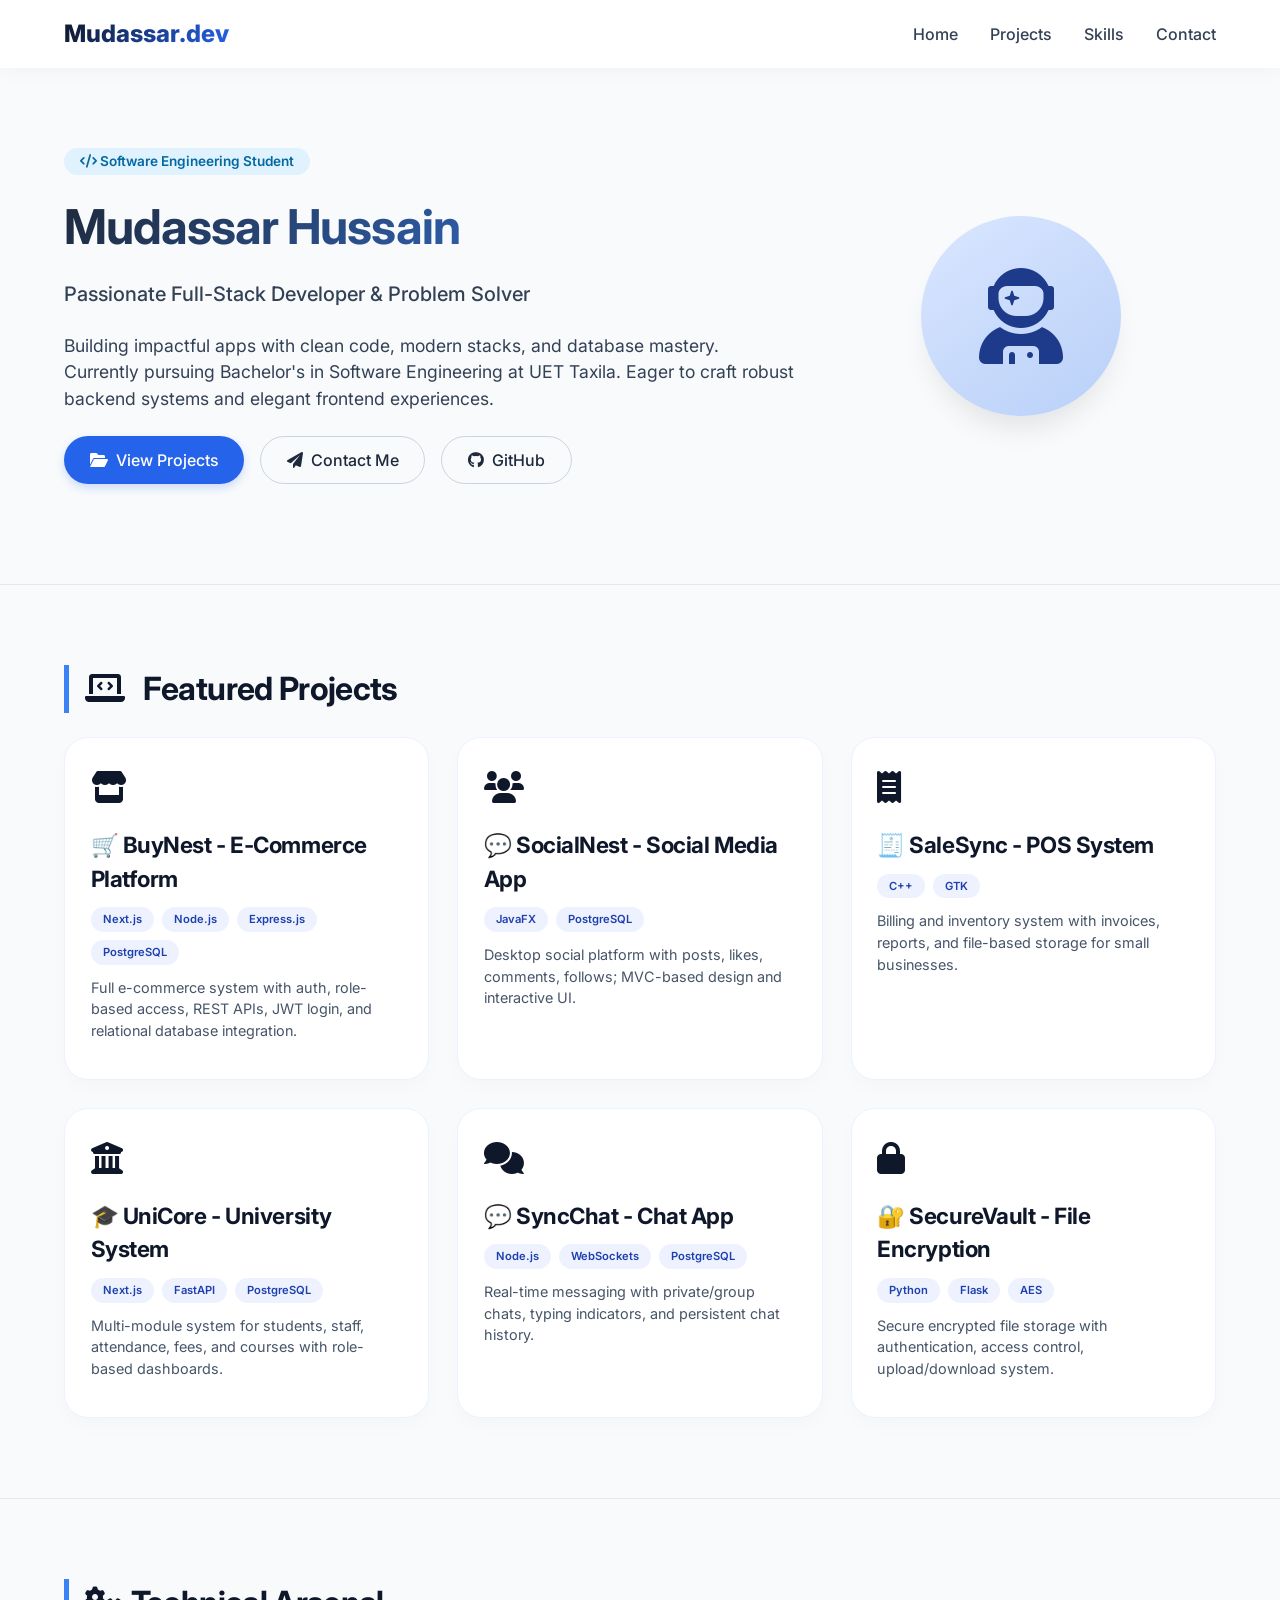
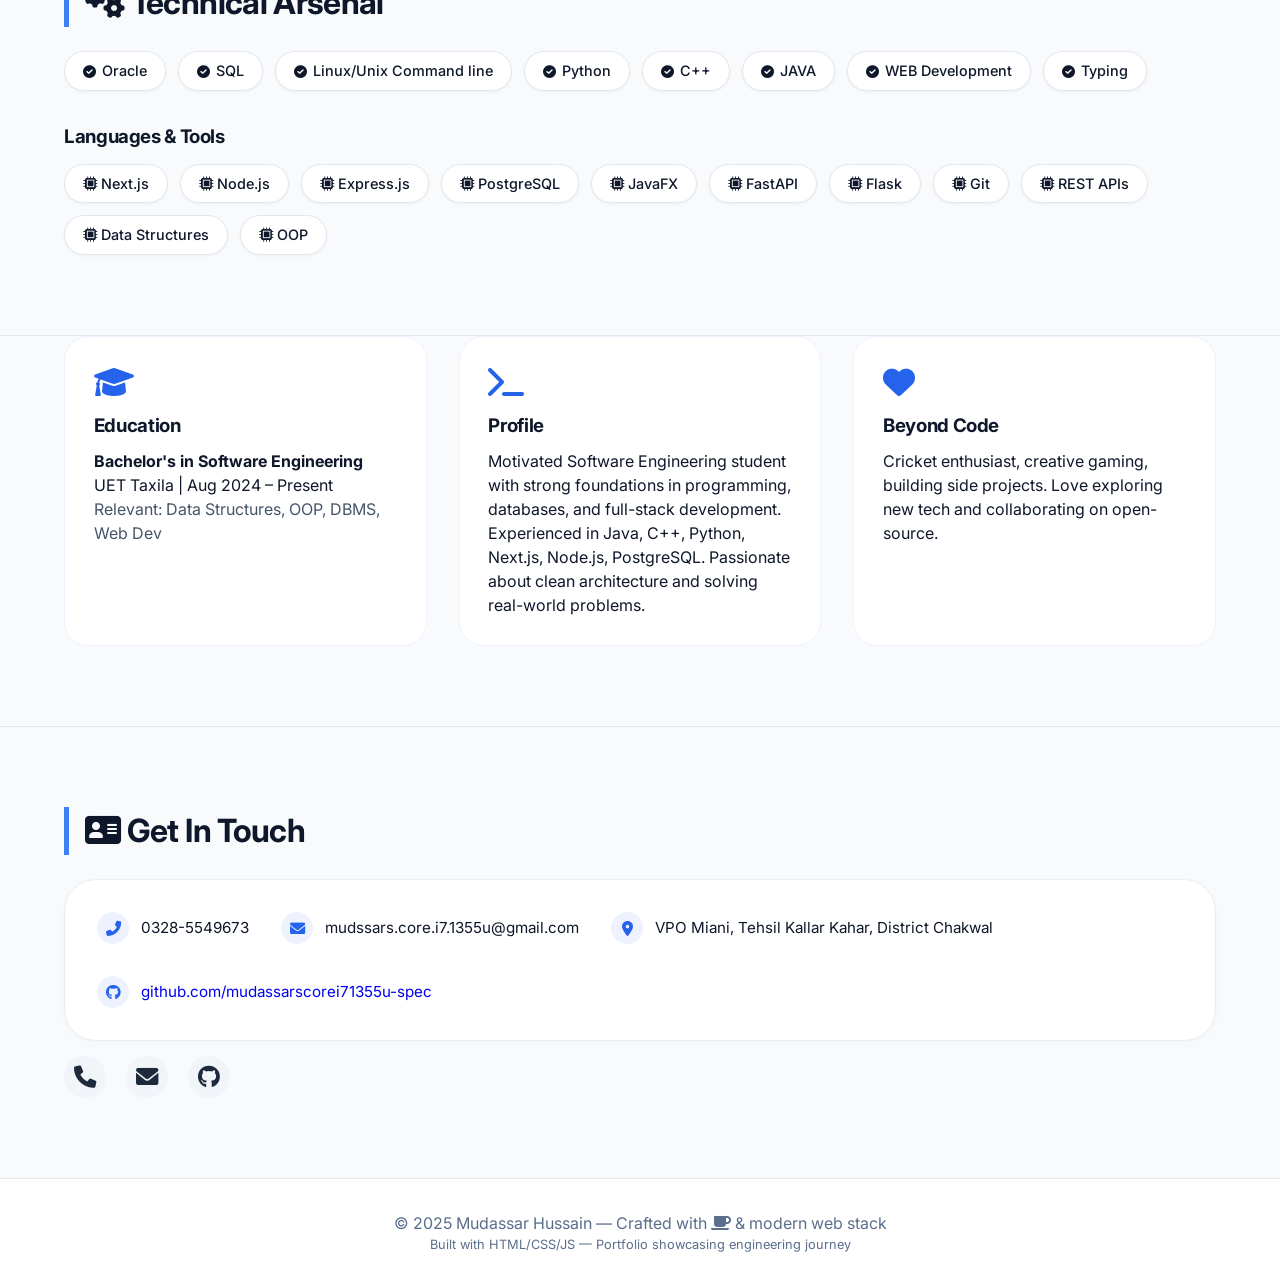
==== index.html @ 94711440 "Rename index.html correctly" ====
<!DOCTYPE html>
<html lang="en">
<head>
  <meta charset="UTF-8">
  <meta name="viewport" content="width=device-width, initial-scale=1.0, user-scalable=yes">
  <title>Mudassar Hussain | Software Engineer Portfolio</title>
  <link rel="preconnect" href="https://fonts.googleapis.com">
  <link rel="preconnect" href="https://fonts.gstatic.com" crossorigin>
  <link href="https://fonts.googleapis.com/css2?family=Inter:opsz,wght@14..32,300;14..32,400;14..32,500;14..32,600;14..32,700&display=swap" rel="stylesheet">
  <link rel="stylesheet" href="https://cdnjs.cloudflare.com/ajax/libs/font-awesome/6.0.0-beta3/css/all.min.css">
  <link rel="stylesheet" href="style.css">
</head>
<body>
  <header>
    <div class="container">
      <div class="nav">
        <div class="logo">Mudassar.dev</div>
        <ul class="nav-links">
          <li><a href="#home">Home</a></li>
          <li><a href="#projects">Projects</a></li>
          <li><a href="#skills">Skills</a></li>
          <li><a href="#contact">Contact</a></li>
        </ul>
      </div>
    </div>
  </header>

  <main>
    <!-- Hero Section / Home -->
    <section id="home" class="section" style="padding-top: 40px;">
      <div class="container">
        <div class="hero">
          <div class="hero-content">
            <div class="hero-badge"><i class="fas fa-code"></i> Software Engineering Student</div>
            <h1>Mudassar Hussain</h1>
            <p style="font-size: 1.25rem; font-weight: 500;">Passionate Full-Stack Developer & Problem Solver</p>
            <p>Building impactful apps with clean code, modern stacks, and database mastery. Currently pursuing Bachelor's in Software Engineering at UET Taxila. Eager to craft robust backend systems and elegant frontend experiences.</p>
            <div class="btn-group">
              <a href="#projects" class="btn btn-primary"><i class="fas fa-folder-open"></i> View Projects</a>
              <a href="#contact" class="btn btn-outline"><i class="fas fa-paper-plane"></i> Contact Me</a>
              <a href="https://github.com/mudassarscorei71355u-spec" target="_blank" class="btn btn-outline"><i class="fab fa-github"></i> GitHub</a>
            </div>
          </div>
          <div class="hero-avatar">
            <div class="avatar-circle">
              <i class="fas fa-user-astronaut"></i>
            </div>
          </div>
        </div>
      </div>
    </section>

    <!-- Projects Section -->
    <section id="projects" class="section">
      <div class="container">
        <h2><i class="fas fa-laptop-code" style="margin-right: 12px;"></i> Featured Projects</h2>
        <div class="projects-grid" id="projectsContainer"></div>
      </div>
    </section>

    <!-- Skills Section -->
    <section id="skills" class="section">
      <div class="container">
        <h2><i class="fas fa-cogs"></i> Technical Arsenal</h2>
        <div class="skills-grid" id="skillsList"></div>
        <div style="margin-top: 2rem;">
          <h3 style="margin-bottom: 0.8rem;">Languages & Tools</h3>
          <div class="skills-grid" id="extraTools"></div>
        </div>
      </div>
    </section>

    <!-- Profile & Education Brief -->
    <section class="section" style="padding-top: 0;">
      <div class="container">
        <div style="display: flex; flex-wrap: wrap; gap: 2rem; justify-content: space-between;">
          <div style="flex:1; background: white; border-radius: 24px; padding: 1.8rem; border:1px solid #eef2ff;">
            <i class="fas fa-graduation-cap" style="font-size: 2rem; color:#2563eb;"></i>
            <h3 style="margin: 0.8rem 0 0.5rem;">Education</h3>
            <p><strong>Bachelor's in Software Engineering</strong><br>UET Taxila | Aug 2024 – Present <br><span style="color:#475569;">Relevant: Data Structures, OOP, DBMS, Web Dev</span></p>
          </div>
          <div style="flex:1; background: white; border-radius: 24px; padding: 1.8rem; border:1px solid #eef2ff;">
            <i class="fas fa-terminal" style="font-size: 2rem; color:#2563eb;"></i>
            <h3 style="margin: 0.8rem 0 0.5rem;">Profile</h3>
            <p>Motivated Software Engineering student with strong foundations in programming, databases, and full-stack development. Experienced in Java, C++, Python, Next.js, Node.js, PostgreSQL. Passionate about clean architecture and solving real-world problems.</p>
          </div>
          <div style="flex:1; background: white; border-radius: 24px; padding: 1.8rem; border:1px solid #eef2ff;">
            <i class="fas fa-heart" style="font-size: 2rem; color:#2563eb;"></i>
            <h3 style="margin: 0.8rem 0 0.5rem;">Beyond Code</h3>
            <p>Cricket enthusiast, creative gaming, building side projects. Love exploring new tech and collaborating on open-source.</p>
          </div>
        </div>
      </div>
    </section>

    <!-- Contact Section -->
    <section id="contact" class="section">
      <div class="container">
        <h2><i class="fas fa-address-card"></i> Get In Touch</h2>
        <div class="contact-info">
          <div class="contact-item"><i class="fas fa-phone-alt"></i> <span>0328-5549673</span></div>
          <div class="contact-item"><i class="fas fa-envelope"></i> <span>mudssars.core.i7.1355u@gmail.com</span></div>
          <div class="contact-item"><i class="fas fa-map-marker-alt"></i> <span>VPO Miani, Tehsil Kallar Kahar, District Chakwal</span></div>
          <div class="contact-item"><i class="fab fa-github"></i> <span><a href="https://github.com/mudassarscorei71355u-spec" target="_blank" style="text-decoration: none;">github.com/mudassarscorei71355u-spec</a></span></div>
        </div>
        <div class="social-links">
          <a href="#" id="copyPhoneBtn" aria-label="Phone"><i class="fas fa-phone"></i></a>
          <a href="#" id="mailLink" aria-label="Email"><i class="fas fa-envelope"></i></a>
          <a href="https://github.com/mudassarscorei71355u-spec" target="_blank" aria-label="GitHub"><i class="fab fa-github"></i></a>
        </div>
      </div>
    </section>
  </main>
  <footer>
    <p>© 2025 Mudassar Hussain — Crafted with <i class="fas fa-coffee"></i> & modern web stack</p>
    <p style="font-size: 0.8rem;">Built with HTML/CSS/JS — Portfolio showcasing engineering journey</p>
  </footer>

  <script src="script.js"></script>
</body>
</html>
---- style.css ----
/* CSS Reset & Base Styles */
* {
  margin: 0;
  padding: 0;
  box-sizing: border-box;
}

body {
  font-family: 'Inter', sans-serif;
  background-color: #f8fafc;
  color: #0f172a;
  line-height: 1.5;
  scroll-behavior: smooth;
}

.container {
  max-width: 1200px;
  margin: 0 auto;
  padding: 0 24px;
}

/* Typography */
h1, h2, h3 {
  font-weight: 700;
  letter-spacing: -0.02em;
}

h1 {
  font-size: 3rem;
  background: linear-gradient(135deg, #1e293b, #3b82f6);
  -webkit-background-clip: text;
  background-clip: text;
  color: transparent;
  margin-bottom: 0.5rem;
}

h2 {
  font-size: 2rem;
  margin-bottom: 1.5rem;
  border-left: 5px solid #3b82f6;
  padding-left: 1rem;
}

.section {
  padding: 80px 0;
  border-bottom: 1px solid #e2e8f0;
}

.section:last-child {
  border-bottom: none;
}

/* Header / Nav */
header {
  background: white;
  box-shadow: 0 4px 20px rgba(0,0,0,0.03);
  position: sticky;
  top: 0;
  z-index: 100;
  backdrop-filter: blur(2px);
  background: rgba(255,255,255,0.95);
}

.nav {
  display: flex;
  justify-content: space-between;
  align-items: center;
  padding: 1rem 0;
  flex-wrap: wrap;
}

.logo {
  font-weight: 800;
  font-size: 1.5rem;
  background: linear-gradient(120deg, #0f172a, #2563eb);
  -webkit-background-clip: text;
  background-clip: text;
  color: transparent;
}

.nav-links {
  display: flex;
  gap: 2rem;
  list-style: none;
}

.nav-links a {
  text-decoration: none;
  font-weight: 500;
  color: #334155;
  transition: 0.3s;
}

.nav-links a:hover {
  color: #2563eb;
}

/* Hero Section */
.hero {
  display: flex;
  flex-wrap: wrap;
  align-items: center;
  justify-content: space-between;
  gap: 2rem;
  padding: 40px 0 20px;
}

.hero-content {
  flex: 1.5;
}

.hero-badge {
  background: #e0f2fe;
  color: #0369a1;
  display: inline-block;
  padding: 0.2rem 1rem;
  border-radius: 30px;
  font-size: 0.85rem;
  font-weight: 600;
  margin-bottom: 1rem;
}

.hero-content p {
  font-size: 1.1rem;
  color: #334155;
  margin: 1rem 0 1.5rem;
}

.btn-group {
  display: flex;
  gap: 1rem;
  flex-wrap: wrap;
}

.btn {
  display: inline-flex;
  align-items: center;
  gap: 0.5rem;
  background: #1e293b;
  color: white;
  padding: 0.7rem 1.6rem;
  border-radius: 40px;
  text-decoration: none;
  font-weight: 500;
  transition: all 0.2s;
}

.btn-primary {
  background: #2563eb;
  box-shadow: 0 4px 8px rgba(37,99,235,0.2);
}

.btn-primary:hover {
  background: #1d4ed8;
  transform: translateY(-2px);
}

.btn-outline {
  background: transparent;
  border: 1.5px solid #cbd5e1;
  color: #1e293b;
}

.btn-outline:hover {
  border-color: #2563eb;
  background: #f1f5f9;
}

.hero-avatar {
  flex: 0.8;
  text-align: center;
}

.avatar-circle {
  width: 200px;
  height: 200px;
  background: linear-gradient(145deg, #d9e6ff, #b9d0f8);
  border-radius: 50%;
  display: flex;
  align-items: center;
  justify-content: center;
  margin: 0 auto;
  box-shadow: 0 20px 30px -10px rgba(0,0,0,0.1);
}

.avatar-circle i {
  font-size: 6rem;
  color: #1e3a8a;
}

/* skills grid */
.skills-grid {
  display: flex;
  flex-wrap: wrap;
  gap: 12px;
  margin-top: 0.8rem;
}

.skill-tag {
  background: white;
  padding: 8px 18px;
  border-radius: 40px;
  font-weight: 500;
  font-size: 0.9rem;
  box-shadow: 0 1px 3px rgba(0,0,0,0.05);
  border: 1px solid #e2e8f0;
  transition: 0.2s;
}

.skill-tag:hover {
  border-color: #3b82f6;
  transform: scale(1.02);
}

/* Projects Cards */
.projects-grid {
  display: grid;
  grid-template-columns: repeat(auto-fill, minmax(330px, 1fr));
  gap: 28px;
  margin-top: 20px;
}

.project-card {
  background: white;
  border-radius: 24px;
  padding: 1.6rem;
  transition: all 0.25s ease;
  box-shadow: 0 8px 20px rgba(0,0,0,0.02);
  border: 1px solid #eef2ff;
}

.project-card:hover {
  transform: translateY(-6px);
  box-shadow: 0 20px 30px -12px rgba(0,0,0,0.1);
  border-color: #cbdffc;
}

.project-icon {
  font-size: 2rem;
  margin-bottom: 1rem;
}

.project-card h3 {
  font-size: 1.4rem;
  margin-bottom: 0.5rem;
}

.tech-stack {
  display: flex;
  flex-wrap: wrap;
  gap: 8px;
  margin: 12px 0;
}

.tech-badge {
  background: #eef2ff;
  padding: 4px 12px;
  border-radius: 20px;
  font-size: 0.7rem;
  font-weight: 600;
  color: #1e40af;
}

.project-card p {
  color: #475569;
  font-size: 0.9rem;
  margin: 12px 0;
}

/* contact & info */
.contact-info {
  display: flex;
  flex-wrap: wrap;
  gap: 2rem;
  background: white;
  border-radius: 32px;
  padding: 2rem;
  box-shadow: 0 4px 14px rgba(0,0,0,0.02);
  border: 1px solid #e9eef3;
  margin-top: 1rem;
}

.contact-item {
  display: flex;
  align-items: center;
  gap: 12px;
  font-size: 0.95rem;
}

.contact-item i {
  width: 32px;
  height: 32px;
  background: #eef2ff;
  display: inline-flex;
  align-items: center;
  justify-content: center;
  border-radius: 50%;
  color: #2563eb;
}

.social-links {
  display: flex;
  gap: 20px;
  margin-top: 15px;
}

.social-links a {
  background: #f1f5f9;
  width: 42px;
  height: 42px;
  display: inline-flex;
  align-items: center;
  justify-content: center;
  border-radius: 50%;
  font-size: 1.4rem;
  color: #1e293b;
  transition: 0.2s;
  text-decoration: none;
}

.social-links a:hover {
  background: #2563eb;
  color: white;
  transform: translateY(-3px);
}

footer {
  text-align: center;
  padding: 2rem;
  color: #5b6e8c;
  border-top: 1px solid #e2e8f0;
  background: white;
}

/* responsive */
@media (max-width: 768px) {
  .nav {
    flex-direction: column;
    gap: 1rem;
  }
  .hero {
    flex-direction: column-reverse;
    text-align: center;
  }
  h1 {
    font-size: 2.2rem;
  }
  .btn-group {
    justify-content: center;
  }
  h2 {
    font-size: 1.7rem;
  }
  .section {
    padding: 50px 0;
  }
  .contact-info {
    flex-direction: column;
    gap: 1rem;
  }
}
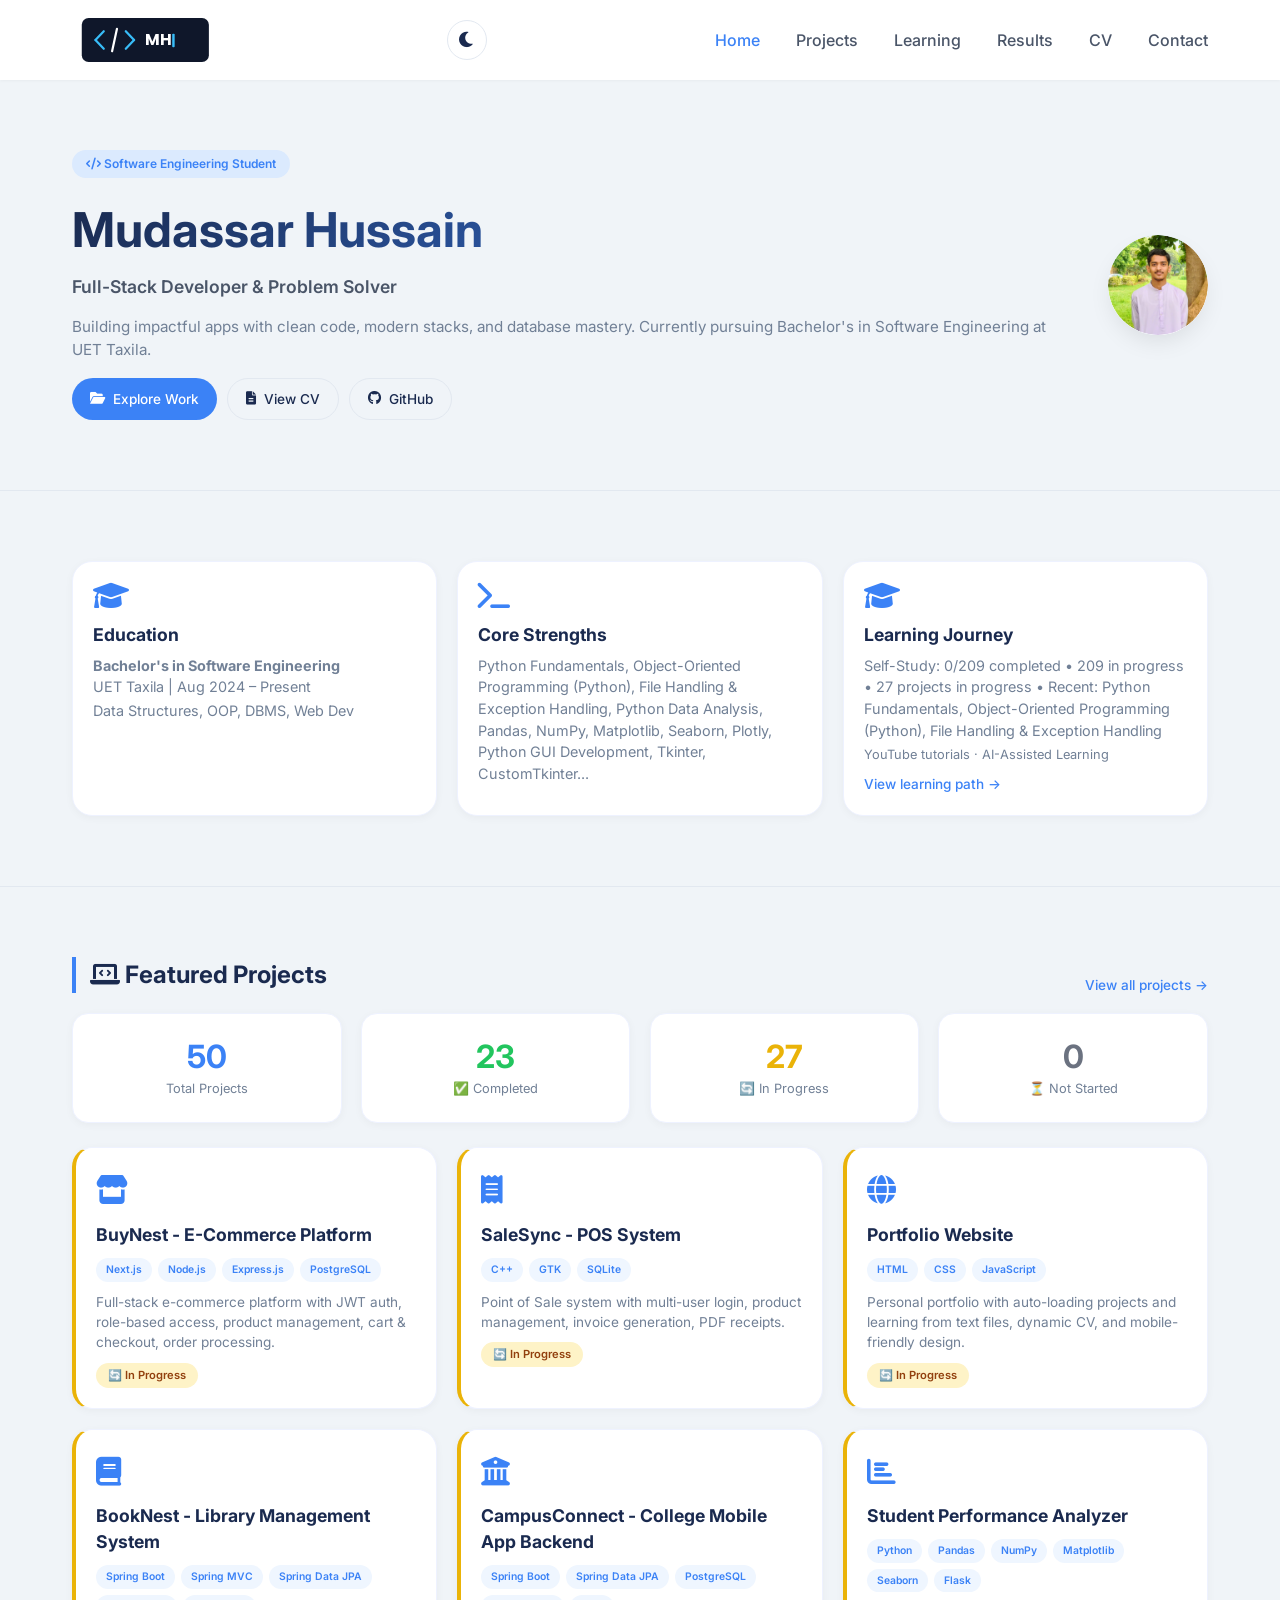
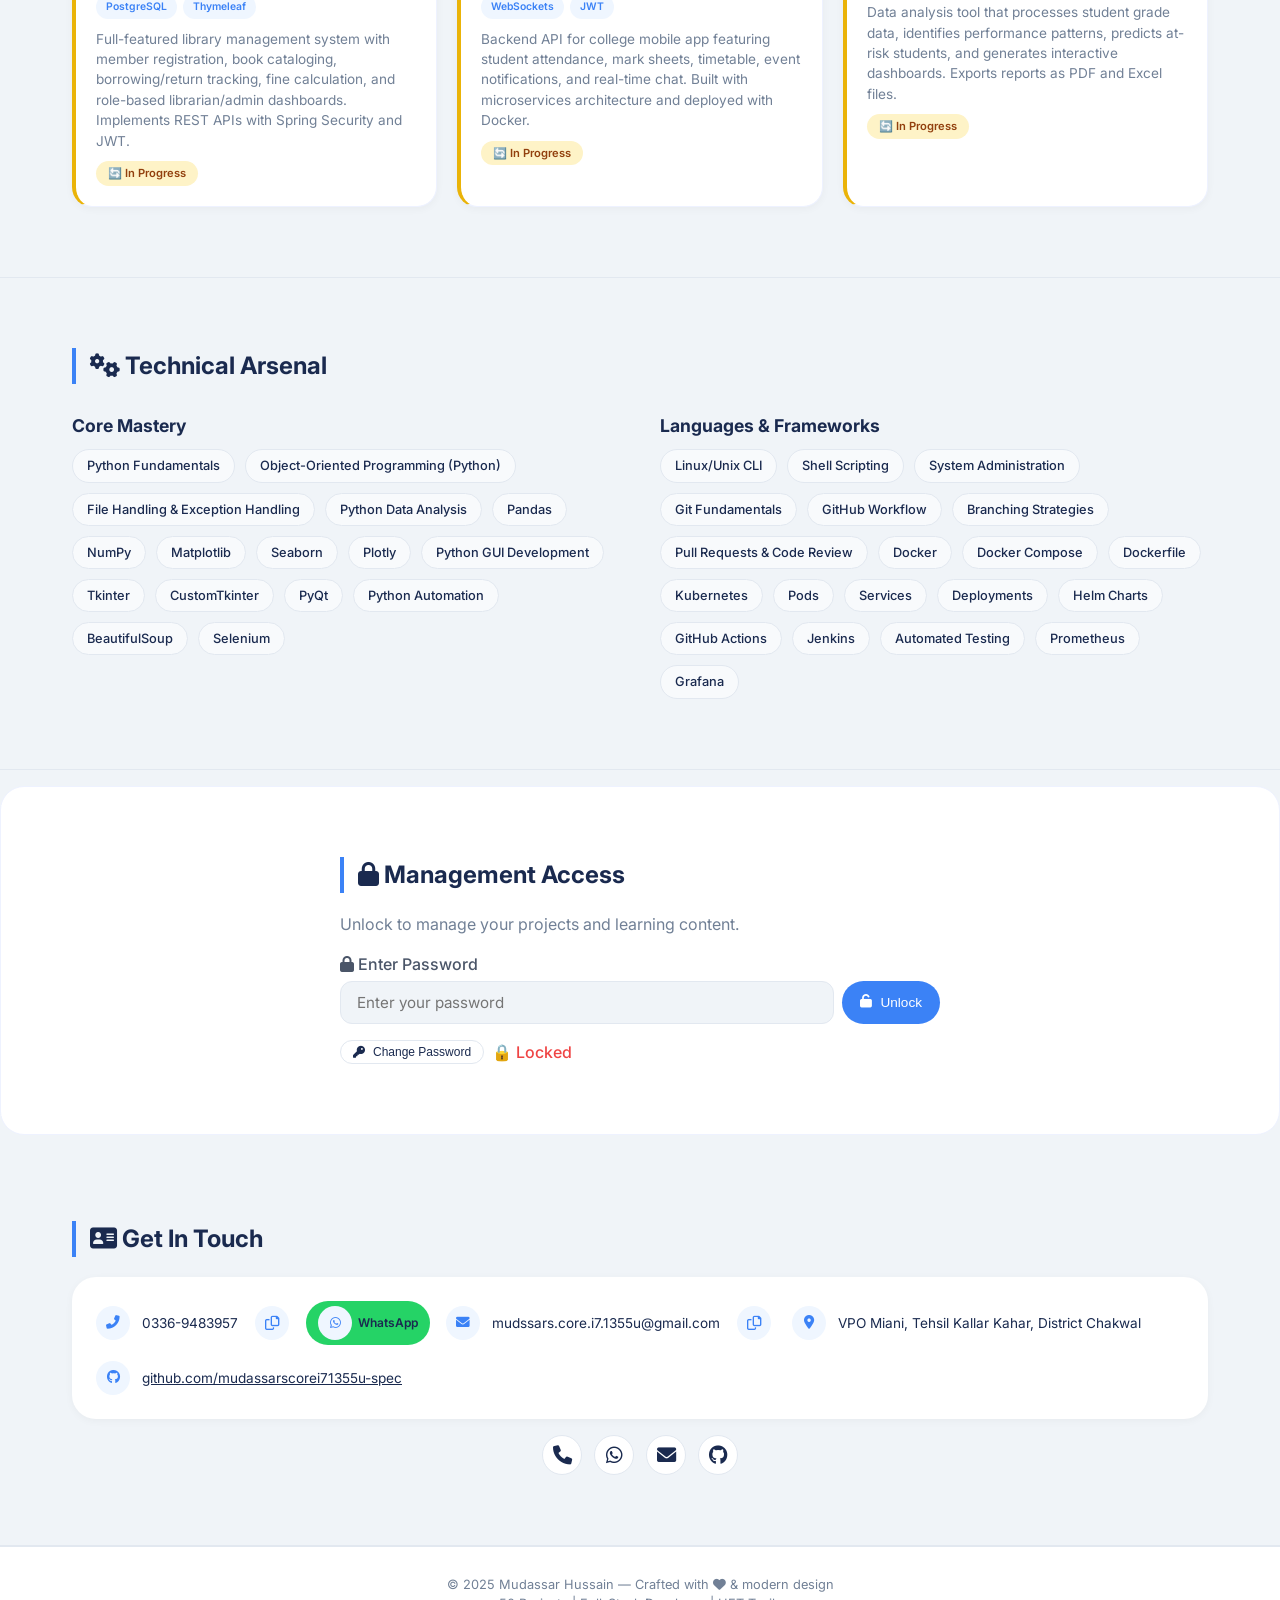
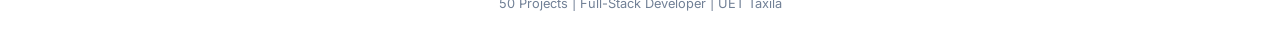
==== commit 8fd7c012: "Updated Portfolio Files" ====
--- a/index.html
+++ b/index.html
@@ -2,120 +2,231 @@
 <html lang="en">
 <head>
   <meta charset="UTF-8">
-  <meta name="viewport" content="width=device-width, initial-scale=1.0, user-scalable=yes">
+  <meta name="viewport" content="width=device-width, initial-scale=1.0, user-scalable=yes, viewport-fit=cover">
   <title>Mudassar Hussain | Software Engineer Portfolio</title>
   <link rel="preconnect" href="https://fonts.googleapis.com">
   <link rel="preconnect" href="https://fonts.gstatic.com" crossorigin>
-  <link href="https://fonts.googleapis.com/css2?family=Inter:opsz,wght@14..32,300;14..32,400;14..32,500;14..32,600;14..32,700&display=swap" rel="stylesheet">
+  <link href="https://fonts.googleapis.com/css2?family=Inter:opsz,wght@14..32,300;400;500;600;700;800&family=Poppins:wght@400;500;600;700&display=swap" rel="stylesheet">
   <link rel="stylesheet" href="https://cdnjs.cloudflare.com/ajax/libs/font-awesome/6.0.0-beta3/css/all.min.css">
-  <link rel="stylesheet" href="style.css">
+  <link rel="stylesheet" href="css/style.css">
 </head>
 <body>
   <header>
-    <div class="container">
-      <div class="nav">
-        <div class="logo">Mudassar.dev</div>
-        <ul class="nav-links">
-          <li><a href="#home">Home</a></li>
-          <li><a href="#projects">Projects</a></li>
-          <li><a href="#skills">Skills</a></li>
-          <li><a href="#contact">Contact</a></li>
-        </ul>
-      </div>
+    <div class="container nav-container">
+      <div class="logo-svg">
+        <svg width="160" height="48" viewBox="0 0 260 90" fill="none" xmlns="http://www.w3.org/2000/svg" style="height: 44px; width: auto;">
+          <rect width="260" height="90" rx="14" fill="#0F172A"/>
+          <path d="M28 45L45 27" stroke="#38BDF8" stroke-width="4.5" stroke-linecap="round"/>
+          <path d="M28 45L45 63" stroke="#38BDF8" stroke-width="4.5" stroke-linecap="round"/>
+          <path d="M72 22L62 68" stroke="#FFFFFF" stroke-width="4.5" stroke-linecap="round"/>
+          <path d="M90 27L107 45" stroke="#38BDF8" stroke-width="4.5" stroke-linecap="round"/>
+          <path d="M90 63L107 45" stroke="#38BDF8" stroke-width="4.5" stroke-linecap="round"/>
+          <text x="130" y="56" font-family="Poppins, Arial, sans-serif" font-size="32" font-weight="700" fill="white">MH</text>
+          <rect x="185" y="32" width="5" height="28" rx="2" fill="#38BDF8">
+            <animate attributeName="opacity" values="1;0;1" dur="1s" repeatCount="indefinite"/>
+          </rect>
+        </svg>
+      </div>
+      <div class="header-right">
+        <button class="theme-toggle" id="themeToggle" aria-label="Switch Theme">
+          <i class="fas fa-moon"></i>
+        </button>
+        <button class="mobile-menu-btn" id="mobileMenuBtn" aria-label="Menu">
+          <i class="fas fa-bars"></i>
+        </button>
+      </div>
+      <ul class="nav-links" id="navLinks">
+        <li><a href="index.html" class="active-nav">Home</a></li>
+        <li><a href="pages/projects.html">Projects</a></li>
+        <li><a href="pages/learning.html">Learning</a></li>
+        <li><a href="pages/results.html">Results</a></li>
+        <li><a href="pages/cv.html">CV</a></li>
+        <li><a href="#contact" class="contact-nav-link">Contact</a></li>
+      </ul>
     </div>
   </header>
 
   <main>
-    <!-- Hero Section / Home -->
-    <section id="home" class="section" style="padding-top: 40px;">
-      <div class="container">
-        <div class="hero">
+    <section id="home" class="section hero-section">
+      <div class="container">
+        <div class="hero-grid">
           <div class="hero-content">
             <div class="hero-badge"><i class="fas fa-code"></i> Software Engineering Student</div>
             <h1>Mudassar Hussain</h1>
-            <p style="font-size: 1.25rem; font-weight: 500;">Passionate Full-Stack Developer & Problem Solver</p>
-            <p>Building impactful apps with clean code, modern stacks, and database mastery. Currently pursuing Bachelor's in Software Engineering at UET Taxila. Eager to craft robust backend systems and elegant frontend experiences.</p>
+            <p class="hero-tagline">Full-Stack Developer & Problem Solver</p>
+            <p class="hero-desc">Building impactful apps with clean code, modern stacks, and database mastery. Currently pursuing Bachelor's in Software Engineering at UET Taxila.</p>
             <div class="btn-group">
-              <a href="#projects" class="btn btn-primary"><i class="fas fa-folder-open"></i> View Projects</a>
-              <a href="#contact" class="btn btn-outline"><i class="fas fa-paper-plane"></i> Contact Me</a>
+              <a href="pages/projects.html" class="btn btn-primary"><i class="fas fa-folder-open"></i> Explore Work</a>
+              <a href="pages/cv.html" class="btn btn-outline"><i class="fas fa-file-alt"></i> View CV</a>
               <a href="https://github.com/mudassarscorei71355u-spec" target="_blank" class="btn btn-outline"><i class="fab fa-github"></i> GitHub</a>
+              <button class="btn btn-outline" id="reloadDataBtn" style="display: none;"><i class="fas fa-sync-alt"></i> Reload</button>
             </div>
           </div>
           <div class="hero-avatar">
             <div class="avatar-circle">
-              <i class="fas fa-user-astronaut"></i>
-            </div>
-          </div>
-        </div>
-      </div>
-    </section>
-
-    <!-- Projects Section -->
-    <section id="projects" class="section">
-      <div class="container">
-        <h2><i class="fas fa-laptop-code" style="margin-right: 12px;"></i> Featured Projects</h2>
-        <div class="projects-grid" id="projectsContainer"></div>
-      </div>
-    </section>
-
-    <!-- Skills Section -->
+              <img src="img/my_img.jpg" alt="Mudassar Hussain" class="profile-img" onerror="this.src='https://placehold.co/400x400?text=Mudassar'">
+            </div>
+          </div>
+        </div>
+      </div>
+    </section>
+
+    <section class="section info-cards-section">
+      <div class="container">
+        <div class="stat-grid">
+          <div class="info-card">
+            <i class="fas fa-graduation-cap"></i>
+            <h3>Education</h3>
+            <p><strong>Bachelor's in Software Engineering</strong><br>UET Taxila | Aug 2024 – Present</p>
+            <small>Data Structures, OOP, DBMS, Web Dev</small>
+          </div>
+          <div class="info-card">
+            <i class="fas fa-terminal"></i>
+            <h3>Core Strengths</h3>
+            <p id="homeCoreStrengths">Java, C++, Python, Next.js, Node.js, PostgreSQL, Oracle SQL, Linux, Svelte, Express</p>
+          </div>
+          <div class="info-card">
+            <i class="fas fa-graduation-cap"></i>
+            <h3>Learning Journey</h3>
+            <p id="homeLearningSummary">Self-Study: Full-Stack Development (Svelte, Express, PostgreSQL), 30-Day Tracker Completed</p>
+            <p style="font-size:0.8rem; color: var(--text-muted); margin-top: 4px;">YouTube tutorials · AI-Assisted Learning</p>
+            <a href="pages/learning.html" class="text-link">View learning path →</a>
+          </div>
+        </div>
+      </div>
+    </section>
+
+    <section id="projects-preview" class="section">
+      <div class="container">
+        <div class="section-header">
+          <h2><i class="fas fa-laptop-code"></i> Featured Projects</h2>
+          <a href="pages/projects.html" class="view-all">View all projects →</a>
+        </div>
+        <div id="projectStats" class="results-stats-grid" style="margin-bottom: 1.5rem;"></div>
+        <div class="projects-grid" id="featuredProjectsGrid"></div>
+      </div>
+    </section>
+
     <section id="skills" class="section">
       <div class="container">
         <h2><i class="fas fa-cogs"></i> Technical Arsenal</h2>
-        <div class="skills-grid" id="skillsList"></div>
-        <div style="margin-top: 2rem;">
-          <h3 style="margin-bottom: 0.8rem;">Languages & Tools</h3>
-          <div class="skills-grid" id="extraTools"></div>
-        </div>
-      </div>
-    </section>
-
-    <!-- Profile & Education Brief -->
-    <section class="section" style="padding-top: 0;">
-      <div class="container">
-        <div style="display: flex; flex-wrap: wrap; gap: 2rem; justify-content: space-between;">
-          <div style="flex:1; background: white; border-radius: 24px; padding: 1.8rem; border:1px solid #eef2ff;">
-            <i class="fas fa-graduation-cap" style="font-size: 2rem; color:#2563eb;"></i>
-            <h3 style="margin: 0.8rem 0 0.5rem;">Education</h3>
-            <p><strong>Bachelor's in Software Engineering</strong><br>UET Taxila | Aug 2024 – Present <br><span style="color:#475569;">Relevant: Data Structures, OOP, DBMS, Web Dev</span></p>
-          </div>
-          <div style="flex:1; background: white; border-radius: 24px; padding: 1.8rem; border:1px solid #eef2ff;">
-            <i class="fas fa-terminal" style="font-size: 2rem; color:#2563eb;"></i>
-            <h3 style="margin: 0.8rem 0 0.5rem;">Profile</h3>
-            <p>Motivated Software Engineering student with strong foundations in programming, databases, and full-stack development. Experienced in Java, C++, Python, Next.js, Node.js, PostgreSQL. Passionate about clean architecture and solving real-world problems.</p>
-          </div>
-          <div style="flex:1; background: white; border-radius: 24px; padding: 1.8rem; border:1px solid #eef2ff;">
-            <i class="fas fa-heart" style="font-size: 2rem; color:#2563eb;"></i>
-            <h3 style="margin: 0.8rem 0 0.5rem;">Beyond Code</h3>
-            <p>Cricket enthusiast, creative gaming, building side projects. Love exploring new tech and collaborating on open-source.</p>
-          </div>
-        </div>
-      </div>
-    </section>
-
-    <!-- Contact Section -->
-    <section id="contact" class="section">
+        <div class="skills-wrapper">
+          <div class="skills-category">
+            <h3>Core Mastery</h3>
+            <div class="skills-grid" id="coreSkillsList"></div>
+          </div>
+          <div class="skills-category">
+            <h3>Languages & Frameworks</h3>
+            <div class="skills-grid" id="toolsSkillsList"></div>
+          </div>
+        </div>
+      </div>
+    </section>
+
+    <!-- Password Protected Management Access -->
+    <section id="management-access" class="section management-access-section">
+      <div class="container">
+        <div class="management-wrapper">
+          <h2><i class="fas fa-lock"></i> Management Access</h2>
+          <p style="color: var(--text-muted); margin-bottom: 1rem;">Unlock to manage your projects and learning content.</p>
+          
+          <!-- Password Form -->
+          <div id="passwordForm" class="password-form">
+            <div class="form-group">
+              <label for="passwordInput"><i class="fas fa-lock"></i> Enter Password</label>
+              <div class="input-row">
+                <input type="password" id="passwordInput" placeholder="Enter your password" />
+                <button class="btn btn-primary" id="unlockBtn"><i class="fas fa-unlock"></i> Unlock</button>
+              </div>
+            </div>
+            <div style="margin-top: 0.5rem; display: flex; gap: 0.5rem; flex-wrap: wrap;">
+              <button class="btn btn-outline btn-sm" id="showChangePasswordBtn"><i class="fas fa-key"></i> Change Password</button>
+              <span class="lock-status" style="font-weight: 500;">🔒 Locked</span>
+            </div>
+          </div>
+
+          <!-- Change Password Form -->
+          <div id="changePasswordForm" class="change-password-form" style="display: none; margin-top: 1rem; padding: 1rem; background: var(--bg-secondary); border-radius: 16px; border: 1px solid var(--border-color);">
+            <h4 style="margin-bottom: 0.5rem;">Change Password</h4>
+            <div class="form-group">
+              <label for="oldPasswordInput">Old Password</label>
+              <input type="password" id="oldPasswordInput" placeholder="Enter old password" />
+            </div>
+            <div class="form-group">
+              <label for="newPasswordInput">New Password</label>
+              <input type="password" id="newPasswordInput" placeholder="Enter new password" />
+            </div>
+            <div class="form-group">
+              <label for="repeatPasswordInput">Repeat New Password</label>
+              <input type="password" id="repeatPasswordInput" placeholder="Repeat new password" />
+            </div>
+            <div style="display: flex; gap: 0.5rem; margin-top: 0.5rem; flex-wrap: wrap;">
+              <button class="btn btn-primary" id="savePasswordBtn">Save New Password</button>
+              <button class="btn btn-outline" id="cancelPasswordBtn">Cancel</button>
+            </div>
+            <div id="passwordMessage" style="margin-top: 0.5rem; font-size: 0.9rem;"></div>
+          </div>
+
+          <!-- Unlocked status -->
+          <div id="unlockedStatus" style="display: none; margin-top: 0.5rem;">
+            <span style="color: #22c55e;"><i class="fas fa-check-circle"></i> Unlocked</span>
+            <p style="font-size: 0.85rem; color: var(--text-muted); margin-top: 0.3rem;">
+              Go to <a href="pages/projects.html" style="color: var(--accent);">Projects</a> or <a href="pages/learning.html" style="color: var(--accent);">Learning</a> pages to add/edit content.
+            </p>
+          </div>
+        </div>
+      </div>
+    </section>
+
+    <section id="contact" class="section contact-section">
       <div class="container">
         <h2><i class="fas fa-address-card"></i> Get In Touch</h2>
         <div class="contact-info">
-          <div class="contact-item"><i class="fas fa-phone-alt"></i> <span>0328-5549673</span></div>
-          <div class="contact-item"><i class="fas fa-envelope"></i> <span>mudssars.core.i7.1355u@gmail.com</span></div>
-          <div class="contact-item"><i class="fas fa-map-marker-alt"></i> <span>VPO Miani, Tehsil Kallar Kahar, District Chakwal</span></div>
-          <div class="contact-item"><i class="fab fa-github"></i> <span><a href="https://github.com/mudassarscorei71355u-spec" target="_blank" style="text-decoration: none;">github.com/mudassarscorei71355u-spec</a></span></div>
+          <div class="contact-item">
+            <i class="fas fa-phone-alt"></i> 
+            <span id="phoneNumber">0336-9483957</span> 
+            <button class="copy-icon" data-copy="03369483957" aria-label="Copy phone"><i class="far fa-copy"></i></button>
+            <a href="https://wa.me/923369483957" target="_blank" class="whatsapp-btn" aria-label="Chat on WhatsApp">
+              <i class="fab fa-whatsapp"></i> WhatsApp
+            </a>
+          </div>
+          <div class="contact-item">
+            <i class="fas fa-envelope"></i> 
+            <span id="emailAddress">mudssars.core.i7.1355u@gmail.com</span> 
+            <button class="copy-icon" data-copy="mudssars.core.i7.1355u@gmail.com" aria-label="Copy email"><i class="far fa-copy"></i></button>
+          </div>
+          <div class="contact-item">
+            <i class="fas fa-map-marker-alt"></i> 
+            <span>VPO Miani, Tehsil Kallar Kahar, District Chakwal</span>
+          </div>
+          <div class="contact-item">
+            <i class="fab fa-github"></i> 
+            <a href="https://github.com/mudassarscorei71355u-spec" target="_blank">github.com/mudassarscorei71355u-spec</a>
+          </div>
         </div>
         <div class="social-links">
-          <a href="#" id="copyPhoneBtn" aria-label="Phone"><i class="fas fa-phone"></i></a>
-          <a href="#" id="mailLink" aria-label="Email"><i class="fas fa-envelope"></i></a>
+          <a href="#" class="copy-phone-footer" data-copy="03369483957" aria-label="Copy Phone"><i class="fas fa-phone"></i></a>
+          <a href="https://wa.me/923369483957" target="_blank" class="whatsapp-social" aria-label="WhatsApp Chat"><i class="fab fa-whatsapp"></i></a>
+          <a href="#" class="copy-email-footer" data-copy="mudssars.core.i7.1355u@gmail.com" aria-label="Copy Email"><i class="fas fa-envelope"></i></a>
           <a href="https://github.com/mudassarscorei71355u-spec" target="_blank" aria-label="GitHub"><i class="fab fa-github"></i></a>
         </div>
       </div>
     </section>
   </main>
+
   <footer>
-    <p>© 2025 Mudassar Hussain — Crafted with <i class="fas fa-coffee"></i> & modern web stack</p>
-    <p style="font-size: 0.8rem;">Built with HTML/CSS/JS — Portfolio showcasing engineering journey</p>
+    <p>© 2025 Mudassar Hussain — Crafted with <i class="fas fa-heart"></i> & modern design</p>
+    <p class="footer-small">15+ Projects | Full-Stack Developer | UET Taxila</p>
   </footer>
 
-  <script src="script.js"></script>
+  <div id="customToast" class="custom-toast"></div>
+  
+  <!-- JavaScript Files -->
+  <script src="js/manager.js"></script>
+  <script src="js/learning-manager.js"></script>
+  <script src="js/projects-manager.js"></script>
+  <script src="js/file-importer.js"></script>
+  <script src="js/data-loader.js"></script>
+  <script src="js/main.js"></script>
 </body>
 </html>
--- a/css/style.css
+++ b/css/style.css
@@ -0,0 +1,5 @@
+﻿@import url("base.css");
+@import url("layout.css");
+@import url("components.css");
+@import url("pages.css");
+@import url("responsive.css");
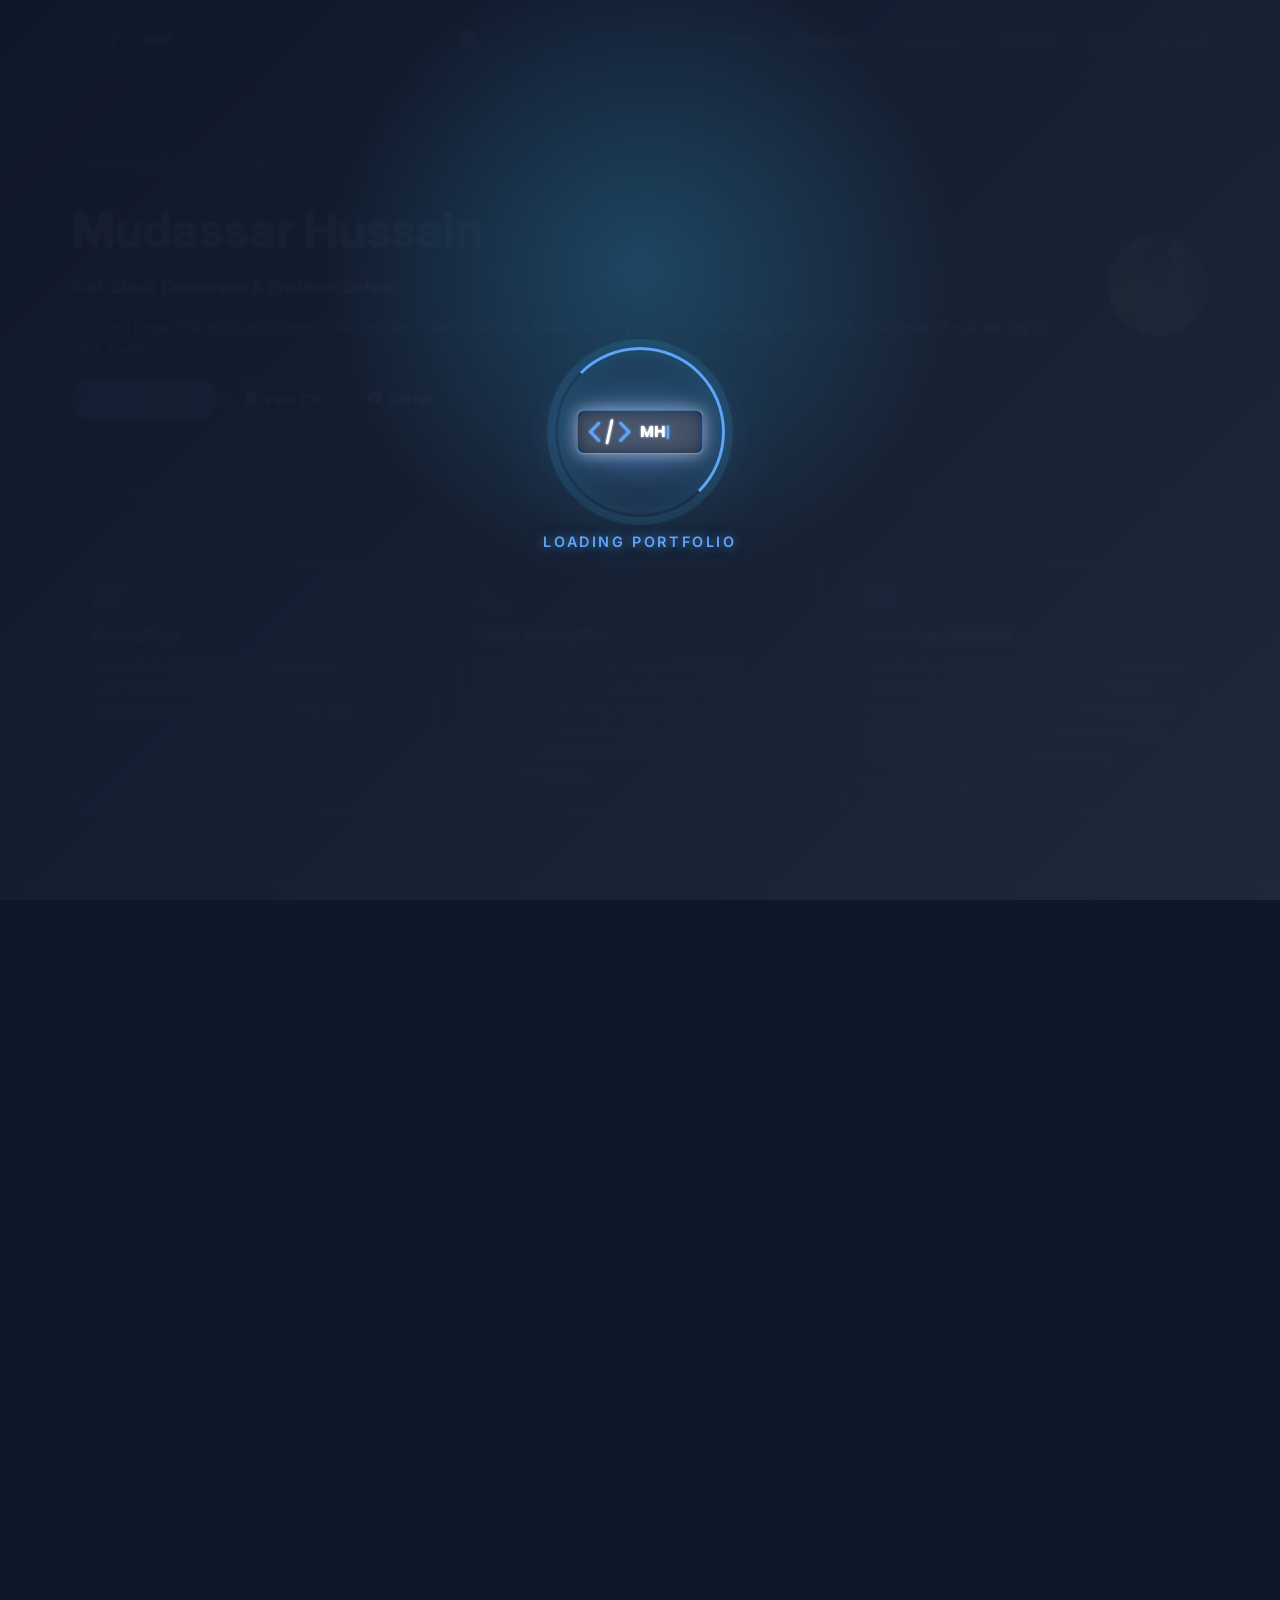
==== commit 156556b5: "Portfolio Files Updated" ====
--- a/index.html
+++ b/index.html
@@ -11,6 +11,32 @@
   <link rel="stylesheet" href="css/style.css">
 </head>
 <body>
+  <div id="pageLoader" class="page-loader" aria-hidden="true">
+    <div class="brand-loader-shell">
+      <div class="brand-loader-ring"></div>
+      <svg class="brand-loader-logo" viewBox="0 0 260 90" xmlns="http://www.w3.org/2000/svg" aria-label="Mudassar Hussain logo">
+        <defs>
+          <filter id="glow" x="-50%" y="-50%" width="200%" height="200%">
+            <feGaussianBlur stdDeviation="2" result="coloredBlur"/>
+            <feMerge>
+              <feMergeNode in="coloredBlur"/>
+              <feMergeNode in="SourceGraphic"/>
+            </feMerge>
+          </filter>
+        </defs>
+        <rect width="260" height="90" rx="14" fill="rgba(15, 23, 42, 0.6)" stroke="#60a5fa" stroke-width="2"/>
+        <path d="M28 45L45 27" stroke="#60a5fa" stroke-width="5.5" stroke-linecap="round" filter="url(#glow)"/>
+        <path d="M28 45L45 63" stroke="#60a5fa" stroke-width="5.5" stroke-linecap="round" filter="url(#glow)"/>
+        <path d="M72 22L62 68" stroke="#FFFFFF" stroke-width="5.5" stroke-linecap="round" filter="url(#glow)"/>
+        <path d="M90 27L107 45" stroke="#60a5fa" stroke-width="5.5" stroke-linecap="round" filter="url(#glow)"/>
+        <path d="M90 63L107 45" stroke="#60a5fa" stroke-width="5.5" stroke-linecap="round" filter="url(#glow)"/>
+        <text x="130" y="56" font-family="Poppins, Arial, sans-serif" font-size="32" font-weight="700" fill="#ffffff" filter="url(#glow)">MH</text>
+        <rect class="brand-loader-bar" x="185" y="32" width="5" height="28" rx="2" fill="#60a5fa" filter="url(#glow)"/>
+      </svg>
+    </div>
+    <p class="brand-loader-text">Loading Portfolio</p>
+  </div>
+
   <header>
     <div class="container nav-container">
       <div class="logo-svg">
@@ -46,7 +72,7 @@
     </div>
   </header>
 
-  <main>
+  <main class="page-transition">
     <section id="home" class="section hero-section">
       <div class="container">
         <div class="hero-grid">
@@ -227,6 +253,8 @@
   <script src="js/projects-manager.js"></script>
   <script src="js/file-importer.js"></script>
   <script src="js/data-loader.js"></script>
+  <script src="js/app-page-logic.js"></script>
+  <script src="js/app-bootstrap.js"></script>
   <script src="js/main.js"></script>
 </body>
 </html>
--- a/css/style.css
+++ b/css/style.css
@@ -3,3 +3,4 @@
 @import url("components.css");
 @import url("pages.css");
 @import url("responsive.css");
+@import url("animations.css");
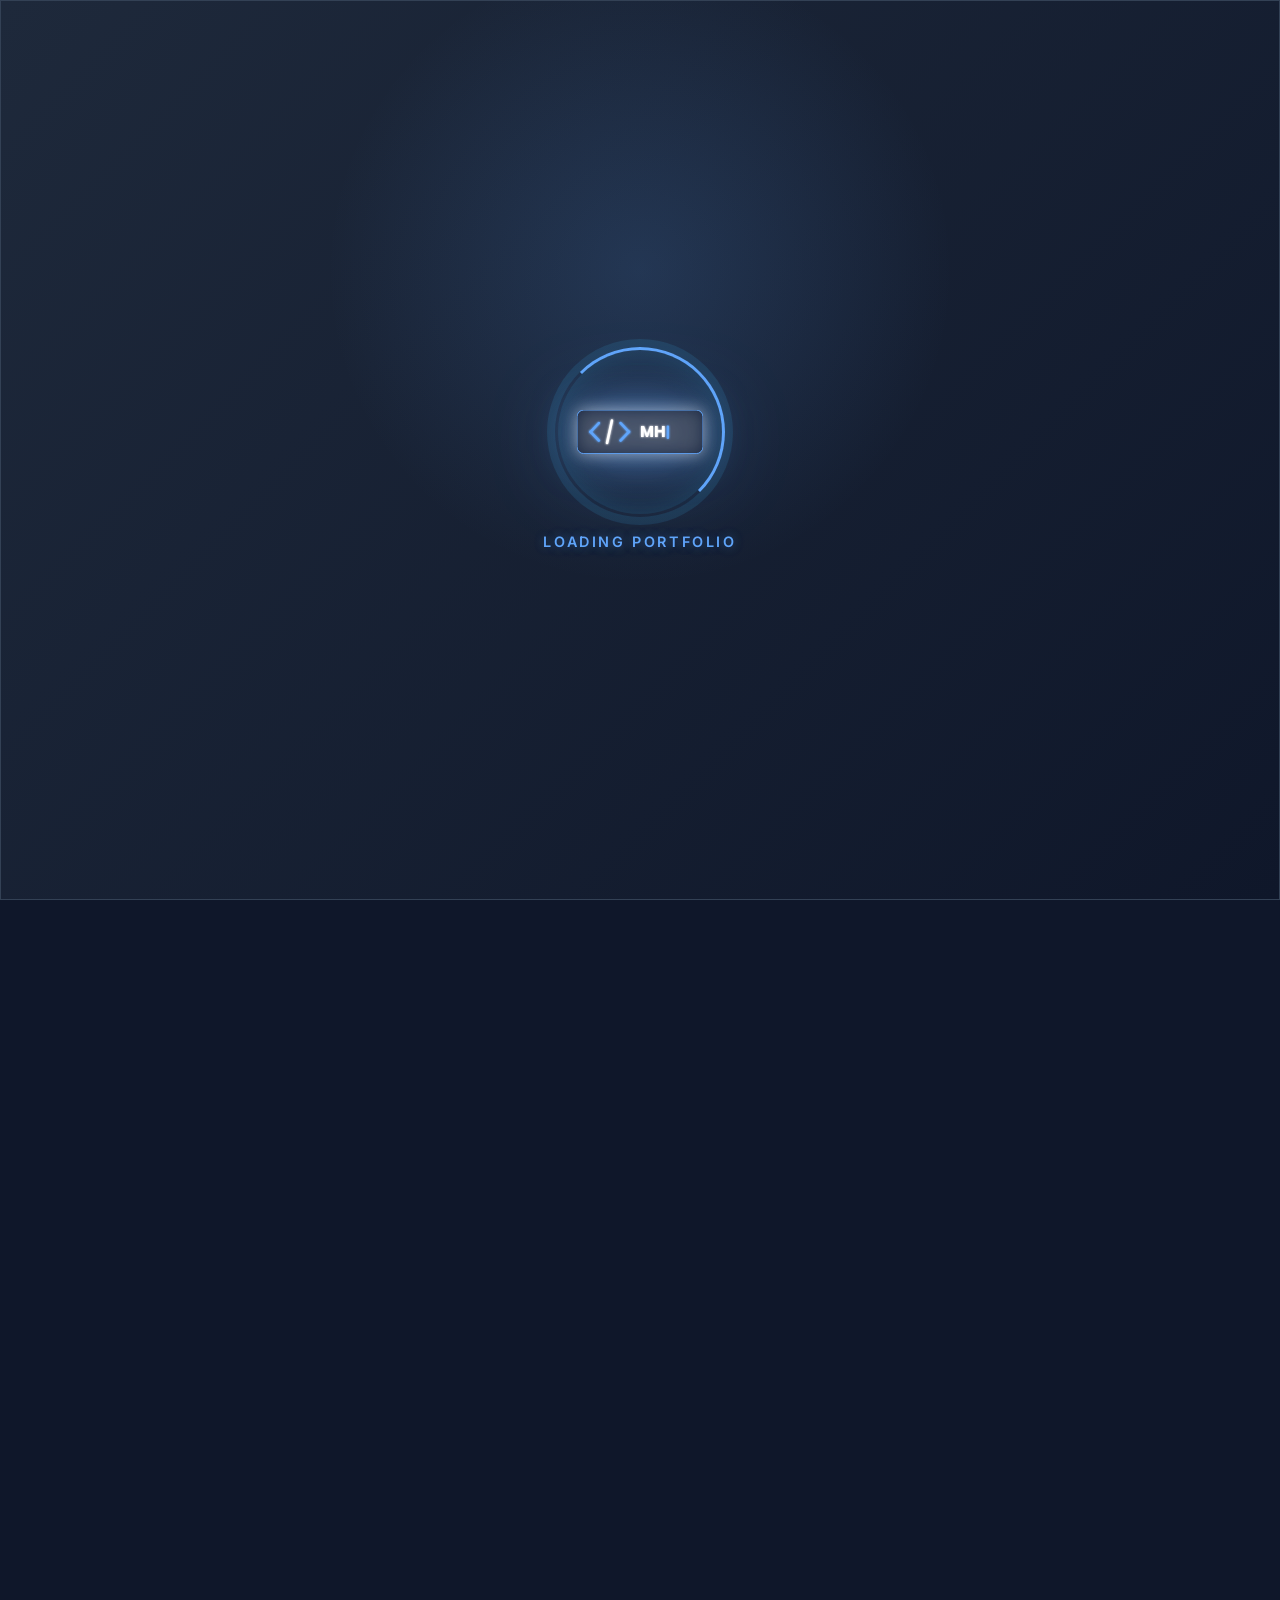
==== commit 7700f63a: "Updated Portfolio Files" ====
--- a/index.html
+++ b/index.html
@@ -1,5 +1,5 @@
 <!DOCTYPE html>
-<html lang="en">
+<html lang="en" class="page-loading">
 <head>
   <meta charset="UTF-8">
   <meta name="viewport" content="width=device-width, initial-scale=1.0, user-scalable=yes, viewport-fit=cover">
@@ -10,7 +10,7 @@
   <link rel="stylesheet" href="https://cdnjs.cloudflare.com/ajax/libs/font-awesome/6.0.0-beta3/css/all.min.css">
   <link rel="stylesheet" href="css/style.css">
 </head>
-<body>
+<body class="page-loading">
   <div id="pageLoader" class="page-loader" aria-hidden="true">
     <div class="brand-loader-shell">
       <div class="brand-loader-ring"></div>
@@ -246,7 +246,7 @@
   </footer>
 
   <div id="customToast" class="custom-toast"></div>
-  
+
   <!-- JavaScript Files -->
   <script src="js/manager.js"></script>
   <script src="js/learning-manager.js"></script>
@@ -255,6 +255,7 @@
   <script src="js/data-loader.js"></script>
   <script src="js/app-page-logic.js"></script>
   <script src="js/app-bootstrap.js"></script>
+  <script src="js/assistant-widget.js"></script>
   <script src="js/main.js"></script>
 </body>
 </html>
